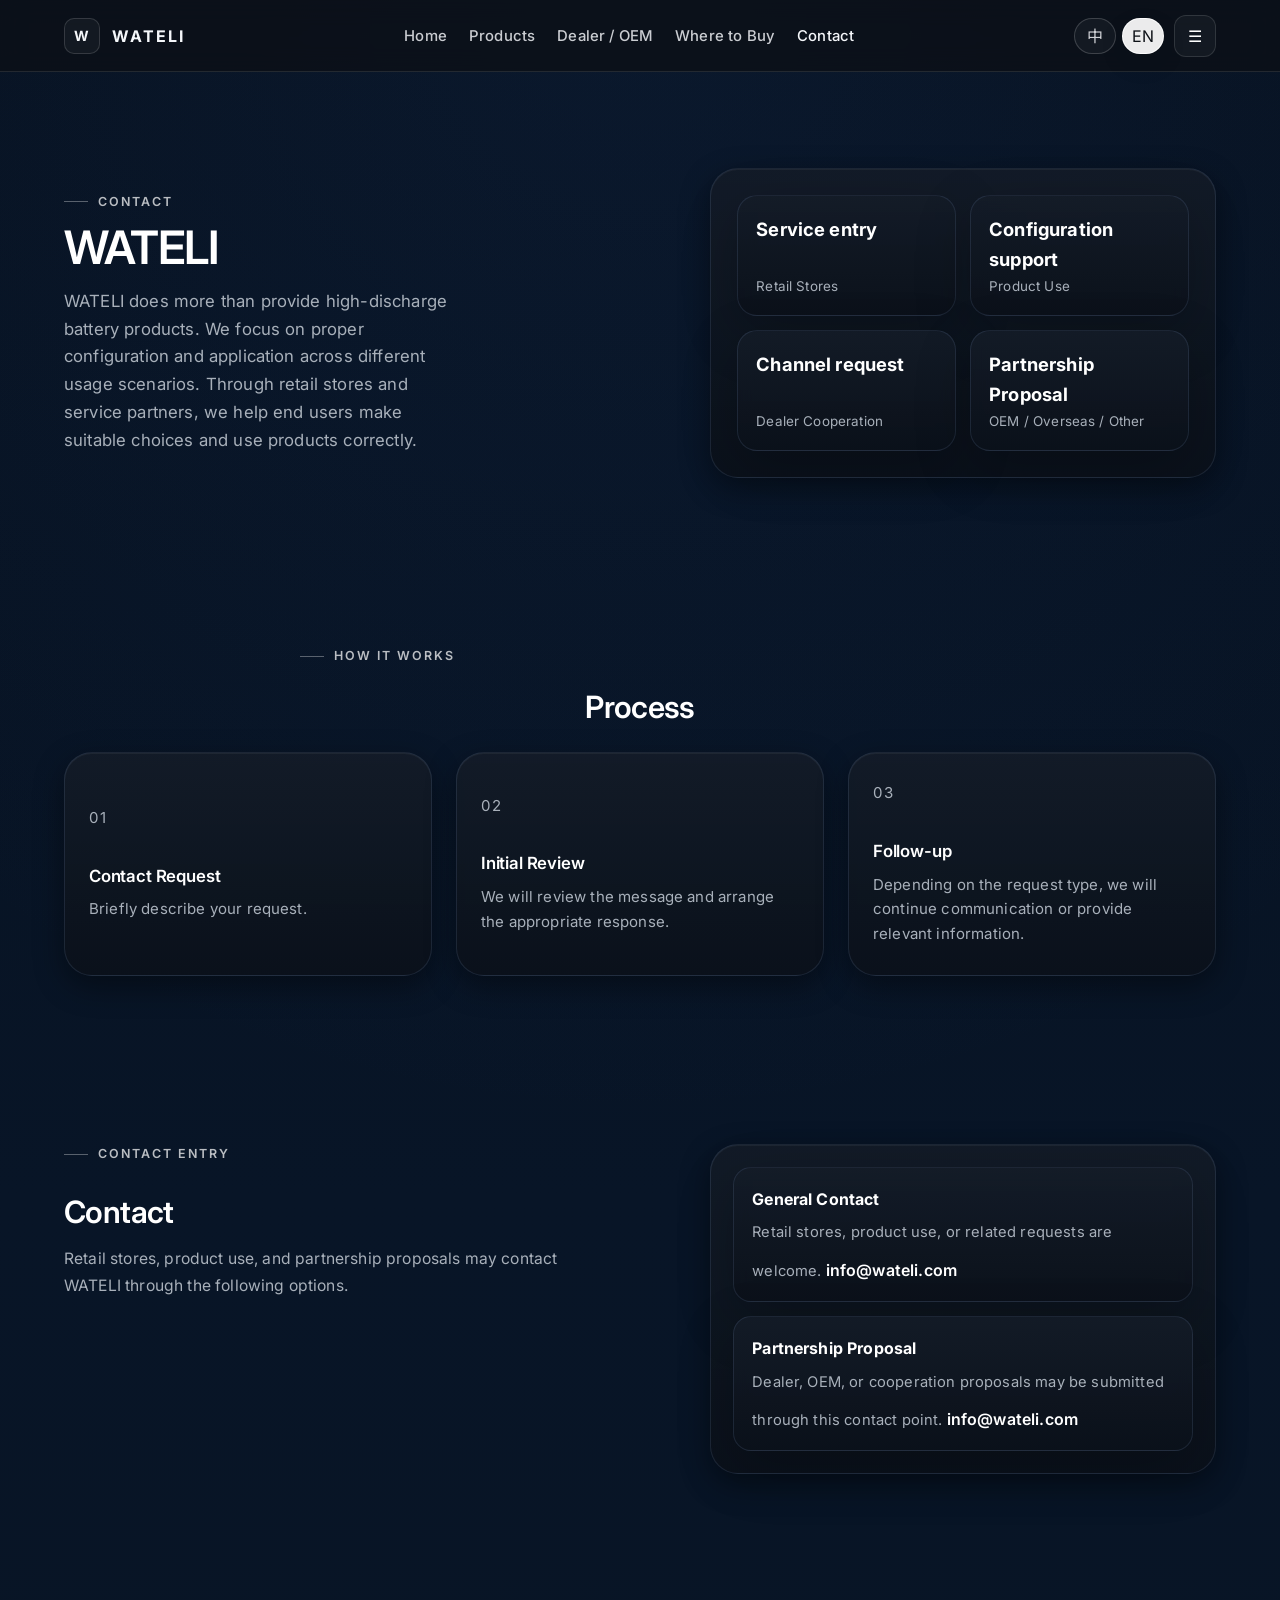
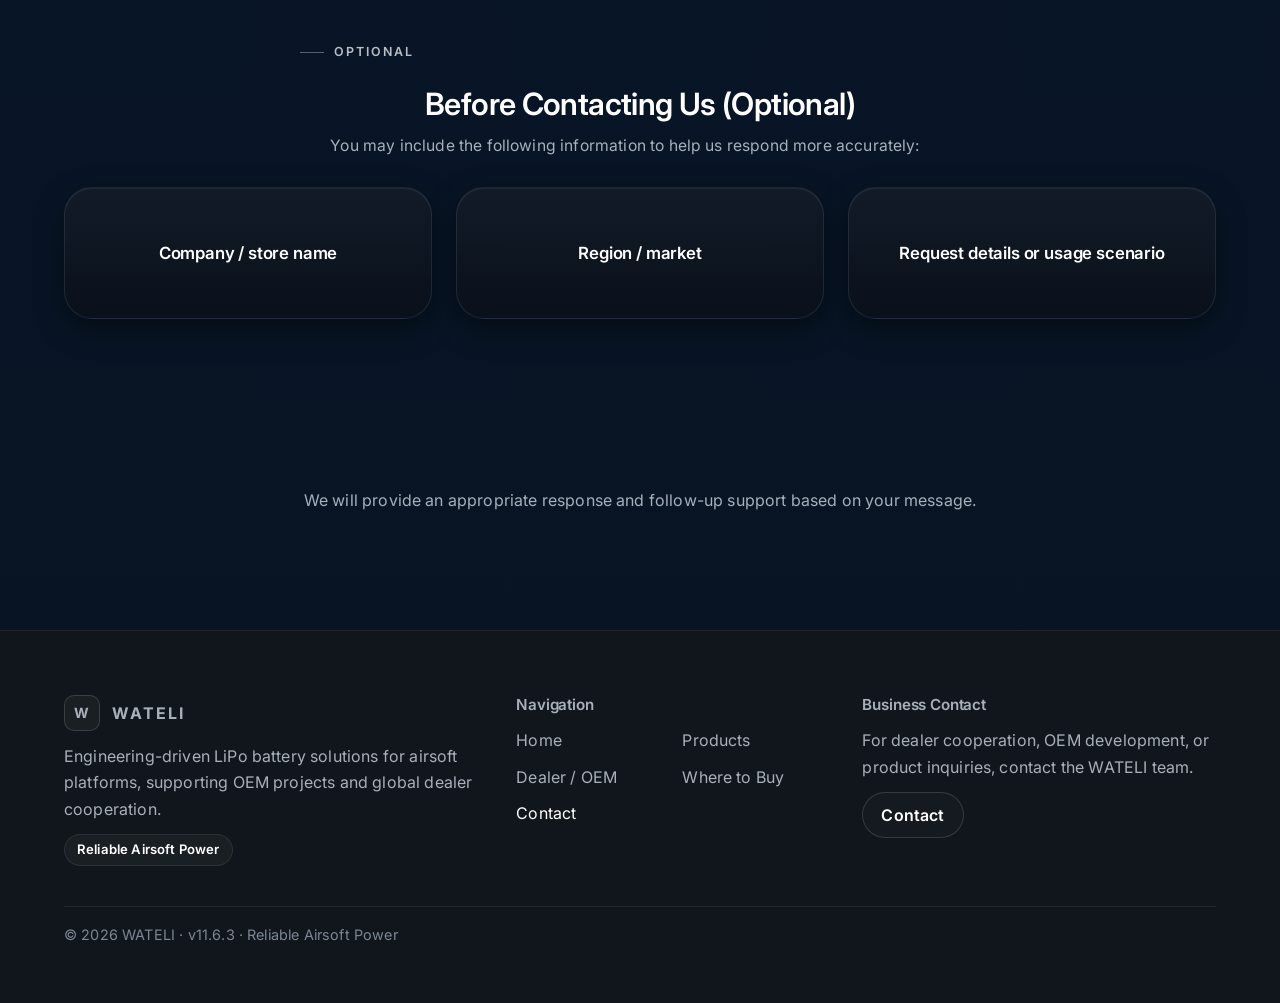
==== contact.html @ 7fbcf015 "Upload WATELI website" ====
<!DOCTYPE html>
<html lang="zh-Hant">
<head>
  <meta charset="UTF-8" />
  <meta name="viewport" content="width=device-width, initial-scale=1.0" />
  <title data-i18n-head="contact_v106_meta_title">WATELI | 聯絡</title>
  <link rel="preconnect" href="https://fonts.googleapis.com">
  <link rel="preconnect" href="https://fonts.gstatic.com" crossorigin>
  <link rel="preload" as="style" href="https://fonts.googleapis.com/css2?family=Inter:wght@400;500;600;700;800&family=Noto+Sans+TC:wght@400;500;700;800&display=swap">
  <link rel="stylesheet" href="https://fonts.googleapis.com/css2?family=Inter:wght@400;500;600;700;800&family=Noto+Sans+TC:wght@400;500;700;800&display=swap" media="print" onload="this.media='all'">
  <noscript><link rel="stylesheet" href="https://fonts.googleapis.com/css2?family=Inter:wght@400;500;600;700;800&family=Noto+Sans+TC:wght@400;500;700;800&display=swap"></noscript>
  <link rel="stylesheet" href="assets/css/core/tokens.css" />
  <link rel="stylesheet" href="assets/css/core/base.css" />
  <link rel="stylesheet" href="assets/css/core/layout.css" />
  <link rel="stylesheet" href="assets/css/components/buttons.css" />
  <link rel="stylesheet" href="assets/css/components/sections.css" />
  <link rel="stylesheet" href="assets/css/components/cta-system.css" />
  <link rel="stylesheet" href="assets/css/pages/dealer.css" />
  <link rel="stylesheet" href="assets/css/pages/contact.css" />
</head>
<body class="page-template page-template--dealer contact" data-page="contact">
  <div id="site-header"></div>

  <main class="dealer-page wateli-contact-page">
    <section class="dealer-hero section">
      <div class="container dealer-hero__inner">
        <div class="dealer-hero__copy">
          <div class="eyebrow" data-i18n="contact_v106_eyebrow">聯絡</div>
          <h1 data-i18n="contact_v106_title">WATELI</h1>
          <p class="dealer-hero__lead" data-i18n="contact_v106_lead">WATELI 不只是提供高倍率電池產品，更重視在不同使用情境下的正確配置與應用。透過門市店家與服務體系，協助終端客戶做出合適的選擇與使用方式。</p>
        </div>
        <div class="dealer-hero__visual panel">
          <div class="dealer-hero__visual-grid">
            <div class="dealer-chip"><span data-i18n="contact_v106_chip_1_desc">服務入口</span><small data-i18n="contact_v106_chip_1_title">門市店家</small></div>
            <div class="dealer-chip"><span data-i18n="contact_v106_chip_2_desc">配置協助</span><small data-i18n="contact_v106_chip_2_title">產品使用</small></div>
            <div class="dealer-chip"><span data-i18n="contact_v106_chip_3_desc">通路需求</span><small data-i18n="contact_v106_chip_3_title">經銷合作</small></div>
            <div class="dealer-chip"><span data-i18n="contact_v106_chip_4_desc">合作提案</span><small data-i18n="contact_v106_chip_4_title">OEM / 海外 / 其它</small></div>
          </div>
        </div>
      </div>
    </section>

    <section class="dealer-system section">
      <div class="container">
        <div class="section-head dealer-section-head dealer-section-head--center">
          <div class="eyebrow" data-i18n="contact_v106_process_eyebrow">流程說明</div>
          <h2 data-i18n="contact_v106_process_title">流程說明</h2>
        </div>
        <div class="dealer-system__grid wateli-contact-page__process-grid">
          <article class="dealer-system__item panel">
            <p class="wateli-contact-page__step">01</p>
            <h3 data-i18n="contact_v106_process_1_title">聯絡需求</h3>
            <p data-i18n="contact_v106_process_1_text">簡要說明需求內容。</p>
          </article>
          <article class="dealer-system__item panel">
            <p class="wateli-contact-page__step">02</p>
            <h3 data-i18n="contact_v106_process_2_title">內容評估</h3>
            <p data-i18n="contact_v106_process_2_text">依來訊內容進行初步判斷與回應安排。</p>
          </article>
          <article class="dealer-system__item panel">
            <p class="wateli-contact-page__step">03</p>
            <h3 data-i18n="contact_v106_process_3_title">後續對接</h3>
            <p data-i18n="contact_v106_process_3_text">依需求類型進入後續溝通或提供對應資訊。</p>
          </article>
        </div>
      </div>
    </section>

    <section class="dealer-why section">
      <div class="container dealer-why__inner">
        <div class="dealer-why__copy">
          <div class="eyebrow" data-i18n="contact_v106_entry_eyebrow">聯絡入口</div>
          <h2 data-i18n="contact_v106_entry_title">聯絡方式</h2>
          <p class="page-copy" data-i18n="contact_v106_entry_intro">門市店家、產品使用與合作提案，皆可透過以下方式聯繫 WATELI。</p>
        </div>
        <div class="dealer-why__points panel">
          <div class="dealer-point">
            <strong data-i18n="contact_v106_entry_general_title">一般聯絡</strong>
            <span data-i18n="contact_v106_entry_general_text">門市店家、產品使用或相關需求，歡迎與我們聯繫</span>
            <a class="wateli-contact-page__email" href="mailto:info@wateli.com">info@wateli.com</a>
          </div>
          <div class="dealer-point">
            <strong data-i18n="contact_v106_entry_proposal_title">合作提案</strong>
            <span data-i18n="contact_v106_entry_proposal_text">經銷、OEM 或合作相關提案，可透過此入口提交</span>
            <a class="wateli-contact-page__email" href="mailto:info@wateli.com">info@wateli.com</a>
          </div>
        </div>
      </div>
    </section>

    <section class="dealer-system section">
      <div class="container">
        <div class="section-head dealer-section-head dealer-section-head--center">
          <div class="eyebrow" data-i18n="contact_v106_optional_eyebrow">選填資訊</div>
          <h2 data-i18n="contact_v106_optional_title">聯絡前準備（選填）</h2>
          <p class="page-copy" data-i18n="contact_v106_optional_text">來信可依需求提供以下資訊，以利後續回應：</p>
        </div>
        <div class="dealer-system__grid wateli-contact-page__optional-grid">
          <article class="dealer-system__item panel"><h3 data-i18n="contact_v106_optional_1">公司 / 店家名稱</h3></article>
          <article class="dealer-system__item panel"><h3 data-i18n="contact_v106_optional_2">所在區域 / 市場</h3></article>
          <article class="dealer-system__item panel"><h3 data-i18n="contact_v106_optional_3">需求內容或使用情境</h3></article>
        </div>
      </div>
    </section>

    <section class="dealer-system section wateli-contact-page__ending-section">
      <div class="container">
        <div class="wateli-contact-page__ending-panel">
          <p data-i18n="contact_v106_ending">我們將依來訊內容提供對應回應與後續協助。</p>
        </div>
      </div>
    </section>
  </main>

  <div id="site-footer"></div>
  <script defer src="assets/data/i18n/translations.js"></script>
  <script defer src="assets/js/core/utils.js"></script>
  <script defer src="assets/js/core/site-layout.js"></script>
  <script defer src="assets/js/core/i18n.js"></script>
  <script defer src="assets/js/core/mobile-menu.js"></script>
</body>
</html>
---- assets/css/core/tokens.css ----
:root {
  --site-bg-main: #0B0F14;
  --site-bg-section: #11161C;
  --site-bg-card: #151B22;
  --site-bg-card-strong: #1A212A;
  --site-text-main: #FFFFFF;
  --site-text-secondary: #A8B0BA;
  --site-text-muted: #7D8794;
  --site-border: rgba(255,255,255,0.08);
  --site-brand: #E11D2E;
  --site-brand-hover: #B91624;
  --bg-dark: #0f1217;
  --bg-dark-soft: #171c23;
  --bg-light: #f5f6f8;
  --bg-soft: #eceff3;
  --surface: #ffffff;
  --surface-soft: #f8fafc;
  --surface-strong: #ffffff;
  --line: #dde3ea;
  --line-strong: #c8d1db;
  --text: #12161c;
  --text-strong: #0d1117;
  --muted: #5d6876;
  --muted-2: #7d8794;
  --text-muted: #5d6876;
  --text-on-dark: #f5f7fa;
  --muted-on-dark: rgba(245,247,250,.72);
  --brand: var(--site-brand);
  --brand-2: var(--site-brand-hover);
  --accent: var(--site-brand);
  --accent-contrast: #ffffff;
  --success: #1b8f5f;
  --radius-sm: 12px;
  --radius-md: 18px;
  --radius-lg: 28px;
  --shadow-sm: 0 8px 24px rgba(15, 18, 23, 0.06);
  --shadow-md: 0 18px 40px rgba(15, 18, 23, 0.09);
  --shadow-lg: 0 28px 70px rgba(15, 18, 23, 0.12);
  --container: 1240px;
  --header-h: 72px;
  --space-section: 84px;
}
---- assets/css/core/base.css ----
* { box-sizing: border-box; }
html { scroll-behavior: smooth; }
body {
  margin: 0;
  font-family: "Inter", "Noto Sans TC", sans-serif;
  color: var(--text);
  line-height: 1.65;
  letter-spacing: .01em;
  background: var(--bg-light);
}
img { max-width: 100%; display: block; }
a { color: inherit; text-decoration: none; }
button, input, select, textarea { font: inherit; }
h1,h2,h3,p,ul,ol { margin: 0; }
h1 {
  font-size: clamp(2rem, 3.6vw, 3.2rem);
  line-height: 1.04;
  letter-spacing: -.03em;
  font-weight: 600;
}
h2 {
  font-size: clamp(1.6rem, 2.4vw, 2.3rem);
  line-height: 1.1;
  letter-spacing: -.02em;
  font-weight: 600;
}
h3 {
  font-size: 1.05rem;
  line-height: 1.35;
  letter-spacing: -.01em;
  font-weight: 600;
}
small { font-size: .78rem; }
body.menu-open { overflow: hidden; }
---- assets/css/core/layout.css ----
.container {
  width: min(calc(100% - 48px), var(--container));
  margin: 0 auto;
}
.section { padding: var(--space-section) 0; }
.section--soft { background: transparent; }
.section-head { max-width: 680px; margin-bottom: 28px; }
.lead,
.page-copy { color: var(--muted); font-size: .98rem; line-height: 1.7; max-width: 58ch; }
.panel {
  border: 1px solid var(--line);
  border-radius: var(--radius-lg);
  background: var(--surface);
  box-shadow: var(--shadow-sm);
}
body.menu-open { overflow: hidden; }

.site-header {
  position: sticky;
  top: 0;
  z-index: 80;
  height: var(--header-h);
  background: rgba(15,18,23,.88);
  backdrop-filter: blur(12px);
  border-bottom: 1px solid rgba(255,255,255,.08);
}
.site-header__inner {
  min-height: var(--header-h);
  display: grid;
  grid-template-columns: auto 1fr auto;
  align-items: center;
  gap: 20px;
}
.site-logo { justify-self: start; color: var(--text-on-dark); }
.site-nav--desktop {
  display:flex;
  align-items:center;
  justify-self:center;
  gap: 22px;
}
.site-nav--desktop a {
  color: rgba(245,247,250,.72);
  font-size: .93rem;
  font-weight: 500;
  transition: color .18s ease, opacity .18s ease;
}
.site-nav--desktop a:hover,
.site-nav--desktop a.is-active {
  color: var(--text-on-dark);
}
.site-header__actions {
  display:flex;
  align-items:center;
  justify-self:end;
  gap: 10px;
}
.menu-toggle { display:none; }

.site-footer {
  padding: 32px 0 56px;
  color: var(--site-text-secondary);
  background: var(--site-bg-section);
  border-top: 1px solid var(--site-border);
}
.site-footer__panel {
  display:grid;
  grid-template-columns: minmax(0,1.2fr) minmax(220px,.9fr) minmax(0,1fr);
  gap: 28px;
  padding: 32px 0;
}
.site-footer__brand,
.site-footer__nav-block,
.site-footer__contact {
  display:grid;
  align-content:start;
  gap: 12px;
}
.site-footer__logo { justify-self:start; }
.site-footer__desc,
.site-footer__contact p { color: var(--site-text-secondary); max-width: 42ch; }
.site-footer__tag {
  display:inline-flex;
  align-items:center;
  width:max-content;
  min-height:32px;
  padding: 0 12px;
  border-radius: 999px;
  border: 1px solid var(--site-border);
  background: rgba(255,255,255,.04);
  color: var(--site-text-main);
  font-size: .82rem;
  font-weight: 600;
}
.site-footer__nav-block h3,
.site-footer__contact h3 { font-size: .95rem; }
.site-footer__nav {
  display:grid;
  grid-template-columns: repeat(2, minmax(0, 1fr));
  gap: 10px 14px;
}
.site-footer__nav a {
  color: var(--site-text-secondary);
  transition: color .18s ease;
}
.site-footer__nav a:hover,
.site-footer__nav a.is-active { color: var(--site-text-main); }
.site-footer__btn { width:max-content; }
.site-footer__bottom { margin-top: 8px; }
.site-footer__line { height:1px; background: var(--site-border); margin-bottom: 16px; }
.site-footer__copyright { color: var(--site-text-muted); font-size: .9rem; }

.site-mobile {
  position: fixed;
  inset: 0;
  z-index: 90;
  pointer-events: none;
}
.site-mobile.is-open { pointer-events: auto; }
.site-mobile__backdrop {
  position:absolute;
  inset:0;
  background: rgba(15,18,23,.56);
  opacity:0;
  transition: opacity .22s ease;
}
.site-mobile.is-open .site-mobile__backdrop { opacity:1; }
.site-mobile__panel {
  position:absolute;
  top:0; right:0;
  width:min(88vw, 360px);
  height:100%;
  background: #151922;
  color: var(--text-on-dark);
  transform: translateX(100%);
  transition: transform .22s ease;
  border-left: 1px solid rgba(255,255,255,.08);
  padding: 22px;
  display:grid;
  align-content:start;
  gap: 18px;
}
.site-mobile.is-open .site-mobile__panel { transform: translateX(0); }
.site-mobile__top { display:flex; align-items:center; justify-content:space-between; gap:10px; }
.site-mobile__nav { display:grid; gap: 0; }
.site-mobile__nav a {
  color: rgba(245,247,250,.8);
  padding: 16px 0;
  border-bottom: 1px solid rgba(255,255,255,.08);
}
.site-mobile__nav a.is-active { color: var(--text-on-dark); }

.page-placeholder { padding: 48px; display:grid; gap:14px; }

@media (max-width: 1023px) {
  :root { --header-h: 68px; --space-section: 72px; }
  .site-nav--desktop, .site-header .desktop-only { display:none !important; }
  .menu-toggle { display: inline-grid; }
  .site-footer__panel { grid-template-columns: 1fr; gap: 22px; }
}
@media (max-width: 700px) {
  .site-footer__nav { grid-template-columns: 1fr; }
}
@media (max-width: 560px) {
  .container { width: min(calc(100% - 24px), var(--container)); }
  h1 { font-size: 2rem; }
  h2 { font-size: 1.6rem; }
  .lead, .page-copy { font-size: .94rem; }
  .site-footer__btn { width: 100%; }
}

#site-footer { display:block; }
.site-footer { display:block; position:relative; z-index:1; }
---- assets/css/components/buttons.css ----
.brand {
  display:inline-flex;
  align-items:center;
  gap:12px;
  font-weight:700;
  letter-spacing:.12em;
  text-transform:uppercase;
}
.brand-mark {
  width:36px;
  height:36px;
  border-radius:10px;
  border:1px solid rgba(255,255,255,.14);
  display:grid;
  place-items:center;
  background: rgba(255,255,255,.04);
}
.brand-mark span { color: currentColor; font-size: .88rem; }
.btn {
  display:inline-flex;
  align-items:center;
  justify-content:center;
  gap:10px;
  min-height:46px;
  padding:0 18px;
  border-radius:999px;
  border:1px solid transparent;
  font-weight:600;
  cursor:pointer;
  transition: background-color .18s ease, color .18s ease, border-color .18s ease, transform .18s ease;
  white-space:nowrap;
}
.btn:hover { transform: translateY(-1px); }
.btn-primary {
  background: var(--site-brand);
  color: var(--accent-contrast);
  border-color: transparent;
  box-shadow: 0 10px 28px rgba(225, 29, 46, 0.22);
}
.btn-primary:hover { background: var(--site-brand-hover); }
.btn-secondary {
  border-color: rgba(255,255,255,.14);
  background: rgba(255,255,255,.02);
  color: var(--site-text-main);
}
.btn-secondary:hover {
  border-color: rgba(255,255,255,.24);
  color: var(--site-text-main);
  background: rgba(255,255,255,.05);
}
.icon-btn {
  width:42px;
  height:42px;
  display:inline-grid;
  place-items:center;
  border-radius:12px;
  border:1px solid rgba(255,255,255,.12);
  background: rgba(255,255,255,.04);
  color: inherit;
  cursor:pointer;
}
.eyebrow {
  display:inline-flex;
  align-items:center;
  gap:10px;
  margin-bottom:12px;
  color: var(--muted);
  font-size:.78rem;
  font-weight:600;
  letter-spacing:.16em;
  text-transform:uppercase;
}
.eyebrow::before {
  content:"";
  width:24px;
  height:1px;
  background: currentColor;
  opacity: .45;
}
.feature-grid { display:grid; gap:20px; }
.feature-grid--4 { grid-template-columns: repeat(4, minmax(0,1fr)); }
.feature-grid--2 { grid-template-columns: repeat(2, minmax(0,1fr)); }
.feature-card { padding: 24px; }
.feature-card p { color: var(--muted); margin-top: 10px; }
.lang-switch { display:flex; align-items:center; gap:6px; }
.lang-switch--header { flex-shrink: 0; }
.lang-switch button {
  min-width:42px;
  height:36px;
  border-radius:999px;
  border:1px solid rgba(255,255,255,.12);
  background: transparent;
  color: rgba(245,247,250,.72);
  cursor:pointer;
}
.lang-switch button.is-active {
  color: var(--text-on-dark);
  background: rgba(255,255,255,.08);
  border-color: rgba(255,255,255,.18);
}
@media (max-width: 1100px) { .feature-grid--4 { grid-template-columns: repeat(2, minmax(0,1fr)); } }
@media (max-width: 700px) {
  .feature-grid--2, .feature-grid--4 { grid-template-columns: 1fr; }
  .feature-card { padding:18px; }
}
@media (max-width: 560px) {
  .brand { gap: 10px; letter-spacing: .1em; }
  .brand-mark { width: 34px; height: 34px; border-radius: 10px; }
  .lang-switch button { min-width: 38px; height: 34px; }
}


/* v17.7.1 visual clarity */
.site-header {
  background: rgba(12,16,22,.78);
  border-bottom: 1px solid rgba(255,255,255,.10);
}
.site-nav--desktop a {
  color: rgba(245,247,250,.82);
}
.site-header .btn-secondary,
.site-header .btn-primary {
  min-height: 40px;
  padding: 0 16px;
}
.site-header .btn-secondary {
  border-color: rgba(255,255,255,.20);
  background: rgba(255,255,255,.08);
  color: var(--text-on-dark);
}
.site-header .btn-secondary:hover {
  border-color: rgba(255,255,255,.34);
  background: rgba(255,255,255,.14);
  color: var(--text-on-dark);
}
.lang-switch button {
  border-color: rgba(255,255,255,.18);
  background: rgba(255,255,255,.04);
  color: rgba(245,247,250,.84);
}
.lang-switch button:hover {
  border-color: rgba(255,255,255,.32);
  background: rgba(255,255,255,.12);
  color: var(--text-on-dark);
}
.lang-switch button.is-active {
  color: #0d1117;
  background: rgba(255,255,255,.92);
  border-color: rgba(255,255,255,.92);
  box-shadow: 0 10px 24px rgba(0,0,0,.12);
}
---- assets/css/components/sections.css ----
.page-template {
  word-break: break-word;
}

.template-stack,
.page-shell {
  display: grid;
  gap: 28px;
}

.module-hero,
.page-hero {
  padding: 34px;
}

.module-kicker,
.page-hero__kicker,
.mini-eyebrow {
  color: var(--brand);
  font-weight: 700;
  letter-spacing: .18em;
  text-transform: uppercase;
  font-size: .82rem;
}

.mini-eyebrow {
  margin-bottom: 12px;
  font-size: .78rem;
  font-weight: 800;
  letter-spacing: .16em;
}

.module-copy,
.page-hero__lead,
.page-copy,
.info-card p,
.download-card p,
.timeline-card p,
.region-card p,
.value-card p,
.contact-list li,
.sku-table td,
.dealer-mini-list span {
  color: var(--muted);
}

.module-grid,
.page-grid,
.download-grid,
.region-grid,
.contact-grid {
  display: grid;
  grid-template-columns: repeat(2, minmax(0, 1fr));
  gap: 20px;
}

.module-card,
.info-card,
.timeline-card,
.region-card,
.download-card,
.contact-card,
.sku-card,
.cta-panel {
  padding: 24px;
}

.info-card h3,
.timeline-card h3,
.region-card h3,
.download-card h3,
.contact-card h3,
.sku-card h3,
.value-card h3 {
  margin-bottom: 10px;
}

.module-list,
.bullet-list,
.contact-list,
.mini-list {
  display: grid;
  gap: 10px;
  padding-left: 20px;
}

.bullet-list li::marker,
.contact-list li::marker {
  color: var(--brand);
}

.module-tags,
.tag-row {
  display: flex;
  flex-wrap: wrap;
  gap: 10px;
}

.tag {
  display: inline-flex;
  align-items: center;
  min-height: 36px;
  padding: 0 14px;
  border-radius: 999px;
  border: 1px solid rgba(255,255,255,.08);
  background: rgba(255,255,255,.03);
  color: var(--text);
  font-size: .88rem;
  font-weight: 700;
}

.sku-table-wrap {
  overflow: auto;
}

.sku-table {
  width: 100%;
  min-width: 720px;
  border-collapse: collapse;
}

.sku-table th,
.sku-table td {
  text-align: left;
  padding: 14px 12px;
  border-bottom: 1px solid rgba(255,255,255,.06);
}

.sku-table th {
  color: var(--text);
  font-size: .92rem;
}

.download-card__meta {
  display: flex;
  flex-wrap: wrap;
  gap: 10px;
  margin: 16px 0 20px;
}

.inline-link {
  color: var(--brand);
  font-weight: 700;
}

.module-cta,
.cta-panel {
  display: grid;
  grid-template-columns: 1.2fr .8fr;
  gap: 20px;
  align-items: center;
}

.cta-panel__actions {
  display: flex;
  flex-wrap: wrap;
  justify-content: flex-end;
  gap: 12px;
}

.section-head--compact {
  margin-bottom: 18px;
}

.section-head--compact .eyebrow {
  margin-bottom: 10px;
}

.module-card-grid {
  display: grid;
  gap: 20px;
  align-items: stretch;
}

.module-card-grid--3 {
  grid-template-columns: repeat(3, minmax(0, 1fr));
}

.module-card-grid--4 {
  grid-template-columns: repeat(4, minmax(0, 1fr));
}

.module-card-fill {
  min-height: 100%;
}

.module-card-stack {
  display: grid;
  gap: 12px;
}

.module-card-stack > .module-card-actions,
.module-card-stack > .download-card__actions,
.module-card-stack > .product-card__actions,
.module-card-stack > .support-card__actions {
  margin-top: auto;
}

@media (max-width: 900px) {
  .module-grid,
  .page-grid,
  .download-grid,
  .region-grid,
  .contact-grid,
  .cta-panel,
  .module-cta,
  .module-card-grid--3,
  .module-card-grid--4 {
    grid-template-columns: 1fr;
  }

  .module-hero,
  .page-hero,
  .module-card,
  .info-card,
  .timeline-card,
  .region-card,
  .download-card,
  .contact-card,
  .sku-card,
  .cta-panel {
    padding: 22px;
  }
}

@media (max-width: 560px) {
  .module-hero,
  .page-hero,
  .module-card,
  .info-card,
  .timeline-card,
  .region-card,
  .download-card,
  .contact-card,
  .sku-card,
  .cta-panel {
    padding: 18px;
  }

  .cta-panel__actions .btn {
    width: 100%;
  }
}


/* v6.1 module rule lock */
.section-block {
  display: grid;
  gap: 20px;
}

.module-section-head,
.section-head {
  display: grid;
  gap: 12px;
}

.module-section-head > * {
  margin: 0;
}

.content-block,
.page-copy,
.page-hero__lead {
  max-width: 65ch;
}

.module-hero,
.page-hero {
  display: grid;
  gap: 18px;
  overflow: hidden;
}

.module-card {
  display: grid;
  gap: 14px;
  align-content: start;
  min-height: 100%;
}

.module-card-fill {
  min-height: 100%;
}

.module-card-body {
  display: grid;
  gap: 12px;
  align-content: start;
}

.module-card-actions,
.module-actions {
  display: flex;
  flex-wrap: wrap;
  gap: 12px;
  margin-top: auto;
}

.module-panel-subtle,
.panel-subtle {
  box-shadow: inset 0 1px 0 rgba(255,255,255,.03);
}

.module-surface-strong {
  background: linear-gradient(180deg, rgba(255,255,255,.05), rgba(255,255,255,.02));
}

.module-flow-list {
  display: grid;
  gap: 12px;
}

.module-grid > *,
.page-grid > *,
.download-grid > *,
.region-grid > *,
.contact-grid > *,
.module-card-grid > * {
  min-width: 0;
}

.page-template .btn,
.page-template .cta-link {
  word-break: normal;
}

@media (max-width: 560px) {
  .module-actions,
  .module-card-actions,
  .cta-panel__actions {
    justify-content: stretch;
  }

  .module-actions .btn,
  .module-card-actions .btn,
  .cta-panel__actions .btn {
    width: 100%;
  }
}


/* v6.2 hero convergence */
.page-hero__grid {
  display: grid;
  grid-template-columns: 1.05fr .95fr;
  gap: 44px;
  align-items: center;
}

.page-hero__content {
  display: grid;
  align-content: start;
}

.page-hero__title {
  display: grid;
  gap: 10px;
  margin-bottom: 22px;
}

.page-hero__title-accent {
  color: var(--brand);
  display: block;
}

.page-hero__lead {
  margin-bottom: 28px;
  font-size: 1.08rem;
}

.page-hero__actions {
  margin-bottom: 30px;
}

.page-hero__stats {
  display: grid;
  grid-template-columns: repeat(3, minmax(0, 1fr));
  gap: 14px;
}

.page-hero__media {
  min-height: 620px;
  display: flex;
  align-items: center;
  justify-content: center;
}

@media (max-width: 1100px) {
  .page-hero__grid {
    grid-template-columns: 1fr;
  }

  .page-hero__stats {
    grid-template-columns: repeat(3, minmax(0, 1fr));
  }
}

@media (max-width: 860px) {
  .page-hero__grid,
  .page-hero__stats {
    grid-template-columns: 1fr;
  }

  .page-hero__media {
    min-height: 500px;
  }
}

@media (max-width: 560px) {
  .page-hero__lead {
    font-size: .98rem;
  }
}


/* v7.0 product template */
.spec-sheet {
  padding: 24px;
  display: grid;
  gap: 18px;
}

.spec-sheet__table {
  display: grid;
}

.spec-sheet__row {
  display: grid;
  grid-template-columns: minmax(180px, .65fr) minmax(0, 1fr);
  gap: 18px;
  padding: 16px 0;
  border-bottom: 1px solid rgba(255,255,255,.06);
}

.spec-sheet__row:first-child {
  padding-top: 0;
}

.spec-sheet__row:last-child {
  border-bottom: 0;
  padding-bottom: 0;
}

.spec-sheet__label {
  color: var(--muted);
  font-weight: 700;
}

.spec-sheet__value {
  color: var(--text);
  font-weight: 600;
}

.spec-sheet__note {
  color: var(--muted);
  margin: 0;
}

@media (max-width: 700px) {
  .spec-sheet,
  .product-intro {
    padding: 18px;
  }

  .spec-sheet__row {
    grid-template-columns: 1fr;
    gap: 8px;
  }
}

/* v10.7.4 mobile nav overlay fix */
@media (max-width: 860px){
  .mobile-nav,
  .nav-drawer,
  .menu-overlay{
    position: fixed !important;
    inset: 0;
    z-index: 9999 !important;
    background: rgba(6,10,18,0.96) !important;
    backdrop-filter: blur(6px);
  }

  body.menu-open,
  body.nav-open{
    overflow: hidden;
  }

  .page-hero--brand{
    z-index: 1 !important;
  }
}
---- assets/css/components/cta-system.css ----
/* v4.7 CTA System
   Purpose: provide a reusable CTA layer without changing the legacy .btn system.
   Rule: new pages should prefer .cta-* classes; legacy pages can adopt them incrementally.
   Scope: v4.7.1 restricts CTA system rendering to the Contact page to avoid cross-page leakage.
*/

[data-page="contact"] .cta-primary {
  display: inline-flex;
  align-items: center;
  justify-content: center;
  gap: 10px;
  min-height: 48px;
  width: auto;
  max-width: 100%;
  padding: 0 20px;
  border-radius: 999px;
  border: 1px solid transparent;
  font-weight: 700;
  text-decoration: none;
  white-space: nowrap;
  cursor: pointer;
  transition: transform .2s ease, box-shadow .2s ease, filter .2s ease, color .2s ease, border-color .2s ease;
}

[data-page="contact"] .cta-primary:hover {
  transform: translateY(-20px);
}

[data-page="contact"] .cta-link {
  display: inline-flex;
  align-items: center;
  gap: 10px;
  min-height: auto;
  min-width: 0;
  width: auto;
  max-width: 100%;
  padding: 0;
  border: 0;
  border-radius: 0;
  background: transparent;
  box-shadow: none;
  color: var(--text);
  font-weight: 700;
  text-decoration: none;
  transition: color .2s ease;
}

[data-page="contact"] .cta-link::after {
  content: "→";
  font-size: .95rem;
  opacity: .8;
  transition: transform .2s ease, opacity .2s ease;
}

[data-page="contact"] .cta-link:hover {
  color: var(--brand);
}

[data-page="contact"] .cta-link:hover::after {
  transform: translateX(10%);
  opacity: 1;
}

[data-page="contact"] .cta-muted {
  color: var(--muted);
}

/* v10.7.4 mobile nav overlay fix */
@media (max-width: 860px){
  .mobile-nav,
  .nav-drawer,
  .menu-overlay{
    position: fixed !important;
    inset: 0;
    z-index: 9999 !important;
    background: rgba(6,10,18,0.96) !important;
    backdrop-filter: blur(6px);
  }

  body.menu-open,
  body.nav-open{
    overflow: hidden;
  }

  .page-hero--brand{
    z-index: 1 !important;
  }
}
---- assets/css/pages/dealer.css ----
body.page-template--dealer {
  background:
    radial-gradient(circle at top, rgba(17,24,39,.06), transparent 36%),
    linear-gradient(180deg, #eef2f6 0%, #f6f8fb 100%);
}

.dealer-page {
  padding-bottom: 32px;
}

.dealer-section-head--center {
  text-align: center;
  margin-inline: auto;
}

.dealer-hero {
  padding-top: calc(var(--space-section) + 12px);
}

.dealer-hero__inner,
.dealer-why__inner {
  display: grid;
  grid-template-columns: minmax(0, 1.1fr) minmax(340px, .9fr);
  gap: 28px;
  align-items: stretch;
}

.dealer-hero__copy,
.dealer-cta__panel {
  display: grid;
  align-content: center;
}

.dealer-hero__lead {
  max-width: 28ch;
  margin-top: 16px;
  color: var(--muted);
  font-size: 1.05rem;
}

.dealer-hero__actions {
  display: flex;
  flex-wrap: wrap;
  gap: 14px;
  margin-top: 28px;
}

.dealer-hero__visual {
  padding: 26px;
  background: linear-gradient(180deg, rgba(255,255,255,.95) 0%, rgba(248,250,252,.98) 100%);
}

.dealer-hero__visual-grid {
  height: 100%;
  display: grid;
  grid-template-columns: repeat(2, minmax(0, 1fr));
  gap: 14px;
}

.dealer-chip {
  min-height: 116px;
  border: 1px solid var(--line);
  border-radius: 20px;
  background: linear-gradient(180deg, #ffffff 0%, #f4f7fb 100%);
  padding: 18px;
  display: grid;
  align-content: space-between;
}

.dealer-chip span {
  font-size: 1.15rem;
  font-weight: 700;
  color: var(--text-strong);
}

.dealer-chip small {
  color: var(--muted);
  font-size: .84rem;
}

.dealer-system__orbit {
  position: relative;
  min-height: 560px;
  margin-top: 28px;
  background:
    radial-gradient(circle at center, rgba(17,24,39,.05) 0 120px, transparent 121px),
    linear-gradient(180deg, #ffffff 0%, #f7f9fc 100%);
  overflow: hidden;
}

.dealer-system__orbit::before,
.dealer-system__orbit::after {
  content: "";
  position: absolute;
  left: 50%;
  top: 50%;
  transform: translate(-50%, -50%);
  background: rgba(17,24,39,.08);
}

.dealer-system__orbit::before {
  width: 2px;
  height: 340px;
}

.dealer-system__orbit::after {
  width: 340px;
  height: 2px;
}

.dealer-system__center {
  position: absolute;
  left: 50%;
  top: 50%;
  transform: translate(-50%, -50%);
  width: 180px;
  height: 180px;
  border-radius: 999px;
  background: #111827;
  color: #fff;
  display: grid;
  place-items: center;
  text-align: center;
  box-shadow: 0 22px 48px rgba(17,24,39,.18);
}

.dealer-system__center strong {
  display: block;
  font-size: 1.18rem;
  letter-spacing: .12em;
}

.dealer-system__center span {
  display: block;
  font-size: .8rem;
  letter-spacing: .18em;
  text-transform: uppercase;
  opacity: .72;
}

.dealer-system__node {
  position: absolute;
  width: 210px;
  text-align: center;
  display: grid;
  gap: 8px;
  justify-items: center;
}

.dealer-system__node h3 {
  font-size: 1rem;
}

.dealer-system__node p {
  color: var(--muted);
  font-size: .92rem;
}

.dealer-system__node--top { left: 50%; top: 46px; transform: translateX(-50%); }
.dealer-system__node--right { right: 50px; top: 50%; transform: translateY(-50%); }
.dealer-system__node--bottom { left: 50%; bottom: 46px; transform: translateX(-50%); }
.dealer-system__node--left { left: 50px; top: 50%; transform: translateY(-50%); }

.dealer-system__icon {
  width: 54px;
  height: 54px;
  display: grid;
  place-items: center;
  border-radius: 16px;
  background: rgba(17,24,39,.06);
  border: 1px solid rgba(17,24,39,.08);
  font-size: 1.35rem;
}

.dealer-system__note {
  margin-top: 20px;
  text-align: center;
  color: var(--muted);
}

.dealer-strength__grid {
  margin-top: 10px;
}

.dealer-strength__card {
  min-height: 118px;
  display: grid;
  align-content: center;
  text-align: center;
}

.dealer-strength__card h3 {
  font-size: 1rem;
}

.dealer-why__copy {
  display: grid;
  align-content: start;
  gap: 18px;
}

.dealer-why__copy p {
  color: var(--muted);
  max-width: 54ch;
}

.dealer-why__points {
  padding: 22px;
  display: grid;
  gap: 14px;
  align-content: center;
  background: linear-gradient(180deg, #ffffff 0%, #f6f8fb 100%);
}

.dealer-point {
  border: 1px solid var(--line);
  border-radius: 18px;
  padding: 18px;
  background: rgba(255,255,255,.9);
}

.dealer-point strong {
  display: block;
  margin-bottom: 6px;
}

.dealer-point span {
  color: var(--muted);
  font-size: .92rem;
}

.dealer-purchase__inner {
  padding: 32px;
  display: grid;
  grid-template-columns: 84px minmax(0, 1fr);
  gap: 20px;
  align-items: center;
}

.dealer-purchase__icon {
  width: 84px;
  height: 84px;
  display: grid;
  place-items: center;
  border-radius: 24px;
  background: rgba(17,24,39,.07);
  font-size: 2rem;
}

.dealer-purchase__copy {
  display: grid;
  gap: 10px;
}

.dealer-purchase__copy p {
  color: var(--muted);
}

.dealer-purchase__copy strong {
  color: var(--text-strong);
  font-size: 1rem;
}

.dealer-cta__panel {
  padding: 40px;
  text-align: center;
  gap: 14px;
  background: linear-gradient(180deg, #111827 0%, #1b2533 100%);
  color: var(--text-on-dark);
}

.dealer-cta__panel p {
  color: var(--muted-on-dark);
  max-width: 40ch;
  margin-inline: auto;
}

.dealer-cta__panel .btn-primary {
  justify-self: center;
  background: #fff;
  color: #111827;
}

.dealer-cta__panel .btn-primary:hover {
  background: #f3f4f6;
}

@media (max-width: 1080px) {
  .dealer-hero__inner,
  .dealer-why__inner {
    grid-template-columns: 1fr;
  }

  .dealer-system__orbit {
    min-height: 700px;
  }

  .dealer-system__node--left { left: 24px; }
  .dealer-system__node--right { right: 24px; }
}

@media (max-width: 760px) {
  .dealer-hero { padding-top: calc(var(--space-section) - 6px); }

  .dealer-hero__visual-grid,
  .dealer-strength__grid {
    grid-template-columns: 1fr !important;
  }

  .dealer-system__orbit {
    min-height: auto;
    display: grid;
    gap: 14px;
    padding: 22px;
  }

  .dealer-system__orbit::before,
  .dealer-system__orbit::after {
    display: none;
  }

  .dealer-system__center,
  .dealer-system__node {
    position: static;
    transform: none;
    width: auto;
  }

  .dealer-system__center {
    margin: 0 auto 8px;
    width: 150px;
    height: 150px;
  }

  .dealer-system__node {
    border: 1px solid var(--line);
    border-radius: 18px;
    padding: 16px;
    background: rgba(255,255,255,.9);
  }

  .dealer-purchase__inner {
    grid-template-columns: 1fr;
    text-align: center;
    justify-items: center;
  }

  .dealer-cta__panel {
    padding: 28px 22px;
  }
}


/* v color-system unify */
body.page-template--dealer {
  background: linear-gradient(180deg, var(--site-bg-main) 0%, var(--site-bg-section) 100%);
  color: var(--site-text-main);
}
.page-template--dealer .dealer-page h1,
.page-template--dealer .dealer-page h2,
.page-template--dealer .dealer-page h3,
.page-template--dealer .dealer-page strong,
.page-template--dealer .dealer-page span {
  color: var(--site-text-main);
}
.page-template--dealer .dealer-page p,
.page-template--dealer .dealer-page small,
.page-template--dealer .dealer-page .page-copy,
.page-template--dealer .dealer-page .dealer-hero__lead,
.page-template--dealer .dealer-page .dealer-system__note,
.page-template--dealer .dealer-page .dealer-point span,
.page-template--dealer .dealer-page .dealer-purchase__copy p {
  color: var(--site-text-secondary);
}
.page-template--dealer .panel,
.page-template--dealer .dealer-chip,
.page-template--dealer .dealer-why__points,
.page-template--dealer .dealer-point,
.page-template--dealer .dealer-purchase__inner {
  background: linear-gradient(180deg, rgba(21,27,34,.96) 0%, rgba(17,22,28,.98) 100%);
  border-color: var(--site-border);
  box-shadow: none;
}
.page-template--dealer .dealer-hero__visual,
.page-template--dealer .dealer-system__orbit {
  background: linear-gradient(180deg, rgba(21,27,34,.96) 0%, rgba(17,22,28,.98) 100%);
}
.page-template--dealer .dealer-chip small,
.page-template--dealer .dealer-system__center span {
  color: var(--site-text-secondary);
}
.page-template--dealer .dealer-system__center {
  background: #0F141B;
  box-shadow: 0 22px 48px rgba(0,0,0,.28);
  border: 1px solid var(--site-border);
}
.page-template--dealer .dealer-system__icon,
.page-template--dealer .dealer-purchase__icon {
  background: rgba(225,29,46,.12);
  border: 1px solid rgba(225,29,46,.22);
}
.page-template--dealer .dealer-system__orbit::before,
.page-template--dealer .dealer-system__orbit::after {
  background: rgba(255,255,255,.08);
}
.page-template--dealer .dealer-cta__panel {
  background: linear-gradient(180deg, #121821 0%, #0F141B 100%);
  border-color: var(--site-border);
}
.page-template--dealer .dealer-cta__panel .btn-primary {
  background: var(--site-brand);
  color: #fff;
}
.page-template--dealer .dealer-cta__panel .btn-primary:hover {
  background: var(--site-brand-hover);
}
.page-template--dealer .eyebrow {
  color: rgba(255,255,255,.72);
}


/* v1.1 color system convergence */
body.page-template--dealer {
  background:
    radial-gradient(circle at top, rgba(40, 88, 163, 0.10), transparent 42%),
    linear-gradient(180deg, #07111f 0%, #081527 46%, #081423 100%);
}

.page-template--dealer .dealer-page {
  color: var(--site-text-main);
}

.page-template--dealer .dealer-page .panel,
.page-template--dealer .dealer-chip,
.page-template--dealer .dealer-hero__visual,
.page-template--dealer .dealer-system__orbit,
.page-template--dealer .dealer-why__points,
.page-template--dealer .dealer-point,
.page-template--dealer .dealer-purchase__inner,
.page-template--dealer .dealer-cta__panel {
  background: linear-gradient(180deg, rgba(20, 28, 40, 0.88), rgba(11, 17, 26, 0.92));
  border: 1px solid rgba(136, 164, 208, 0.14);
  box-shadow: 0 18px 56px rgba(0, 0, 0, 0.22);
}

.page-template--dealer .dealer-system__center {
  background: #0D1520;
}

.page-template--dealer .dealer-point,
.page-template--dealer .dealer-chip {
  backdrop-filter: blur(8px);
}


/* v1.3 card weight polish */
.page-template--dealer .panel,
.page-template--dealer .dealer-card,
.page-template--product-series .panel,
.page-template--products .panel,
.page-template--product-series .sku-card,
.page-template--products .type-card {
  box-shadow: 0 10px 30px rgba(0,0,0,.40), inset 0 1px 0 rgba(255,255,255,.05) !important;
}


/* v4 dealer system grid replacement */
.dealer-system__grid {
  display:grid;
  grid-template-columns: repeat(4, minmax(0, 1fr));
  gap:24px;
  margin-top:28px;
}
.dealer-system__item {
  padding:28px 24px;
  text-align:left;
  min-height:132px;
  display:grid;
  align-content:center;
  gap:10px;
}
.dealer-system__item h3 { font-size:1.05rem; }
.dealer-system__item p { color: var(--site-text-secondary); font-size:.94rem; }
/* fully retire old orbit */
.dealer-system__orbit, .dealer-system__center, .dealer-system__node, .dealer-system__icon { display:none !important; }
@media (max-width: 980px){
  .dealer-system__grid { grid-template-columns: repeat(2,minmax(0,1fr)); }
}
@media (max-width: 640px){
  .dealer-system__grid { grid-template-columns: 1fr; }
  .dealer-system__item { text-align:center; }
}

/* Dealer v2 additions */
.cta-link {
  display: inline-block;
  font-size: 14px;
  letter-spacing: 0.08em;
  color: rgba(255,255,255,0.7);
  text-decoration: none;
  border-bottom: 1px solid rgba(255,255,255,0.3);
  padding-bottom: 2px;
}

.cta-link:hover {
  color: rgba(255,255,255,0.9);
  border-color: rgba(255,255,255,0.6);
}

.cta-subtle {
  font-size: 12px;
  letter-spacing: 0.1em;
  color: rgba(255,255,255,0.5);
  text-decoration: none;
}

.dealer-access, .dealer-request {
  padding: 120px 0;
  text-align: center;
}

.dealer-preview {
  display: flex;
  justify-content: center;
  gap: 24px;
  margin: 40px 0;
}

.dealer-item {
  opacity: 0.6;
}

/* Dealer v3 clean - ultra minimal CTA */
.cta-link {
  font-size: 13px;
  letter-spacing: 0.12em;
  color: rgba(255,255,255,0.55);
  text-decoration: none;
  border-bottom: 1px solid rgba(255,255,255,0.25);
}

.cta-link:hover {
  color: rgba(255,255,255,0.75);
  border-color: rgba(255,255,255,0.45);
}

.cta-subtle {
  font-size: 11px;
  letter-spacing: 0.14em;
  color: rgba(255,255,255,0.35);
  text-decoration: none;
}

/* Dealer v4 - ultra minimal */
.hero-min {
  font-size: 14px;
  color: rgba(255,255,255,0.6);
  letter-spacing: 0.08em;
  margin-top: 12px;
}

.section-title {
  letter-spacing: 0.12em;
}

.section-intro {
  color: rgba(255,255,255,0.65);
  max-width: 520px;
  margin: 0 auto;
}

/* Dealer v4.1 layout fix */
.dealer-access,
.dealer-request {
  position: relative;
  padding: 120px 0;
  overflow: hidden;
}

.container {
  max-width: 1200px;
  margin: 0 auto;
  padding: 0 24px;
}

footer {
  position: relative;
  z-index: 10;
}
---- assets/css/pages/contact.css ----
/* Contact is a text page that reuses the existing Dealer/page-template system.
   Only contact-specific alignment lives here. */

.wateli-contact-page .dealer-hero__lead {
  max-width: 36ch;
}

.wateli-contact-page__process-grid,
.wateli-contact-page__optional-grid {
  grid-template-columns: repeat(3, minmax(0, 1fr));
}

.wateli-contact-page__step {
  margin: 0 0 24px;
  color: var(--site-text-secondary);
  font-size: .9rem;
  letter-spacing: .16em;
}

.wateli-contact-page__email {
  display: inline-block;
  margin-top: 12px;
  color: var(--site-text-main);
  font-weight: 600;
  text-decoration: none;
}

.wateli-contact-page__email:hover {
  color: var(--site-brand);
}

@media (max-width: 980px) {
  .wateli-contact-page__process-grid,
  .wateli-contact-page__optional-grid {
    grid-template-columns: 1fr;
  }
}


.wateli-contact-page__ending-panel {
  text-align: center;
}

.wateli-contact-page__ending-panel p {
  margin: 0;
  color: var(--site-text-main);
}

.wateli-contact-page__optional-grid {
  text-align: center;
}

.wateli-contact-page__ending-panel {
  background: transparent;
  border: 0;
  padding: 0;
  box-shadow: none;
}

/* CONTACT FINAL SEAL: optional items centered + ending note unframed */
.wateli-contact-page__optional-grid .dealer-system__item {
  text-align: center;
  justify-items: center;
}

.wateli-contact-page__optional-grid .dealer-system__item h3 {
  margin-inline: auto;
}

.wateli-contact-page__ending-panel {
  text-align: center;
  background: transparent !important;
  border: 0 !important;
  box-shadow: none !important;
  padding: 0 !important;
}
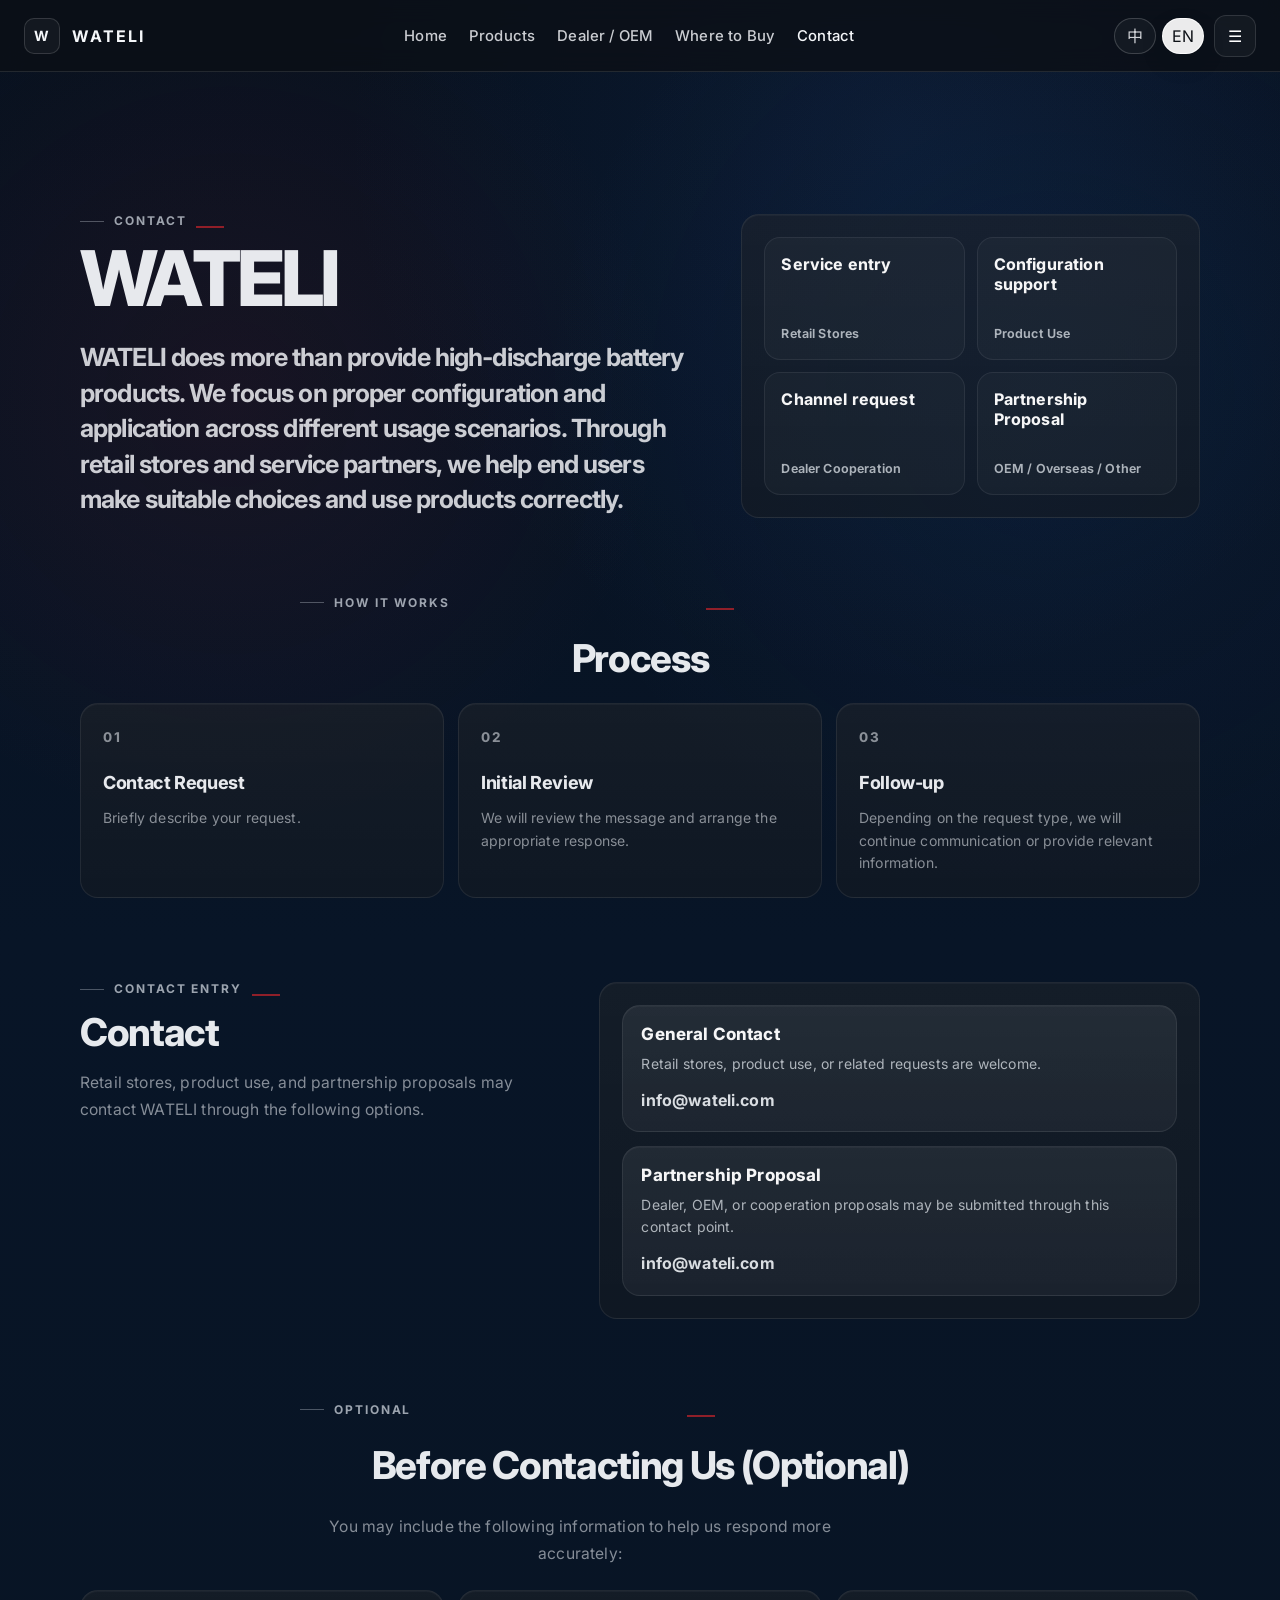
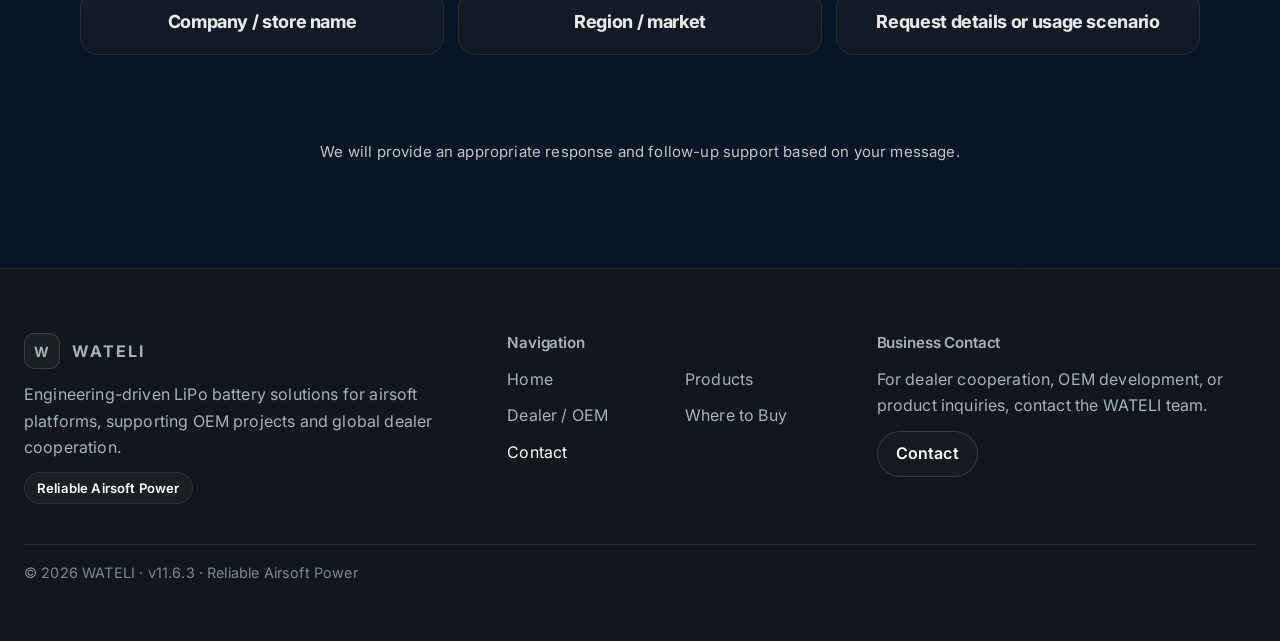
==== commit 8404169a: "Update WATELI site to R23 entry visual update" ====
--- a/contact.html
+++ b/contact.html
@@ -15,13 +15,12 @@
   <link rel="stylesheet" href="assets/css/components/buttons.css" />
   <link rel="stylesheet" href="assets/css/components/sections.css" />
   <link rel="stylesheet" href="assets/css/components/cta-system.css" />
-  <link rel="stylesheet" href="assets/css/pages/dealer.css" />
   <link rel="stylesheet" href="assets/css/pages/contact.css" />
 </head>
-<body class="page-template page-template--dealer contact" data-page="contact">
+<body class="page-template page-template--contact" data-page="contact">
   <div id="site-header"></div>
 
-  <main class="dealer-page wateli-contact-page">
+  <main class="wateli-contact-page">
     <section class="dealer-hero section">
       <div class="container dealer-hero__inner">
         <div class="dealer-hero__copy">
@@ -40,7 +39,7 @@
       </div>
     </section>
 
-    <section class="dealer-system section">
+    <section class="dealer-system section wateli-contact-page__process-section">
       <div class="container">
         <div class="section-head dealer-section-head dealer-section-head--center">
           <div class="eyebrow" data-i18n="contact_v106_process_eyebrow">流程說明</div>
@@ -88,7 +87,7 @@
       </div>
     </section>
 
-    <section class="dealer-system section">
+    <section class="dealer-system section wateli-contact-page__optional-section">
       <div class="container">
         <div class="section-head dealer-section-head dealer-section-head--center">
           <div class="eyebrow" data-i18n="contact_v106_optional_eyebrow">選填資訊</div>
--- a/assets/css/pages/contact.css
+++ b/assets/css/pages/contact.css
@@ -1,8 +1,191 @@
-/* Contact is a text page that reuses the existing Dealer/page-template system.
-   Only contact-specific alignment lives here. */
+/* WATELI SITE v2.0.0 R6 - Contact mobile-first consistency
+   Scope: contact.html only.
+   Goal: remove dealer.css dependency and prevent mobile from compressing into heavy blocks.
+   No homepage, Products, Where to Buy, product-v2, or SKU changes.
+*/
+
+body.page-template--contact {
+  background:
+    radial-gradient(circle at 70% 6%, rgba(39, 88, 168, 0.13) 0%, rgba(39, 88, 168, 0) 24%),
+    linear-gradient(180deg, #07111f 0%, #081527 42%, #081423 100%);
+  color: var(--site-text-main);
+}
+
+.wateli-contact-page {
+  --contact-metal: rgba(244, 247, 250, .94);
+  --contact-soft: rgba(230, 235, 241, .72);
+  --contact-muted: rgba(232, 236, 241, .56);
+  --contact-line: rgba(255, 255, 255, .08);
+  --contact-panel: rgba(12, 16, 22, .50);
+  --contact-panel-strong: rgba(12, 16, 22, .72);
+  --contact-red: rgba(174, 34, 42, .82);
+  --contact-red-soft: rgba(174, 34, 42, .34);
+
+  min-height: 100vh;
+  padding-bottom: 62px;
+  background:
+    radial-gradient(circle at 18% 18%, rgba(174, 34, 42, .10), rgba(174, 34, 42, 0) 24%),
+    radial-gradient(circle at 82% 18%, rgba(39, 88, 168, .10), rgba(39, 88, 168, 0) 28%),
+    transparent;
+  color: var(--contact-metal);
+}
+
+.wateli-contact-page .container {
+  width: min(100% - 48px, 1120px);
+  margin-inline: auto;
+}
+
+.wateli-contact-page .section {
+  padding: 42px 0;
+}
+
+.wateli-contact-page .eyebrow {
+  margin: 0 0 14px;
+  color: rgba(214, 221, 229, .72);
+  font-size: 12px;
+  font-weight: 700;
+  line-height: 1.2;
+  letter-spacing: .16em;
+  text-transform: uppercase;
+}
+
+.wateli-contact-page .eyebrow::after {
+  content: "";
+  display: block;
+  width: 28px;
+  height: 2px;
+  margin-top: 12px;
+  background: var(--contact-red);
+}
+
+.wateli-contact-page h1,
+.wateli-contact-page h2,
+.wateli-contact-page h3 {
+  color: var(--contact-metal);
+}
+
+.wateli-contact-page h1 {
+  margin: 0;
+  font-size: clamp(44px, 6vw, 84px);
+  font-weight: 800;
+  line-height: .96;
+  letter-spacing: -.055em;
+}
+
+.wateli-contact-page h2 {
+  margin: 0;
+  font-size: clamp(28px, 3vw, 42px);
+  font-weight: 760;
+  line-height: 1.18;
+  letter-spacing: -.035em;
+}
+
+.wateli-contact-page h3 {
+  margin: 0;
+  font-size: 18px;
+  font-weight: 740;
+  line-height: 1.25;
+  letter-spacing: -.02em;
+}
+
+.wateli-contact-page p {
+  color: var(--contact-muted);
+}
+
+.wateli-contact-page .page-copy {
+  max-width: 56ch;
+  margin: 14px 0 0;
+  color: var(--contact-muted);
+  line-height: 1.72;
+}
+
+.wateli-contact-page .panel,
+.wateli-contact-page .dealer-hero__visual,
+.wateli-contact-page .dealer-system__item,
+.wateli-contact-page .dealer-why__points,
+.wateli-contact-page .dealer-point {
+  border: 1px solid rgba(255, 255, 255, .075);
+  border-radius: 18px;
+  background:
+    linear-gradient(180deg, rgba(255,255,255,.045), rgba(255,255,255,.025)),
+    var(--contact-panel);
+  box-shadow: inset 0 1px 0 rgba(255, 255, 255, .035);
+}
+
+.wateli-contact-page .dealer-hero {
+  padding: calc(var(--header-h) + 70px) 0 36px;
+}
+
+.wateli-contact-page .dealer-hero__inner {
+  display: grid;
+  grid-template-columns: minmax(0, 1.16fr) minmax(300px, .84fr);
+  gap: 28px;
+  align-items: stretch;
+}
+
+.wateli-contact-page .dealer-hero__copy {
+  display: grid;
+  align-content: center;
+}
 
 .wateli-contact-page .dealer-hero__lead {
-  max-width: 36ch;
+  max-width: 38ch;
+  margin: 24px 0 0;
+  color: rgba(245, 247, 250, .82);
+  font-size: clamp(18px, 2vw, 25px);
+  font-weight: 700;
+  line-height: 1.42;
+  letter-spacing: -.035em;
+}
+
+.wateli-contact-page .dealer-hero__visual {
+  padding: 22px;
+}
+
+.wateli-contact-page .dealer-hero__visual-grid {
+  height: 100%;
+  display: grid;
+  grid-template-columns: repeat(2, minmax(0, 1fr));
+  gap: 12px;
+}
+
+.wateli-contact-page .dealer-chip {
+  min-height: 112px;
+  display: grid;
+  align-content: space-between;
+  padding: 16px;
+  border: 1px solid rgba(255, 255, 255, .07);
+  border-radius: 16px;
+  background: rgba(255, 255, 255, .026);
+}
+
+.wateli-contact-page .dealer-chip span {
+  color: rgba(255, 255, 255, .96);
+  font-size: 16px;
+  font-weight: 740;
+  line-height: 1.25;
+}
+
+.wateli-contact-page .dealer-chip small {
+  color: var(--contact-soft);
+  font-size: 12.5px;
+  font-weight: 650;
+  line-height: 1.35;
+}
+
+.wateli-contact-page .dealer-section-head {
+  max-width: 680px;
+  margin: 0 auto 22px;
+  text-align: center;
+}
+
+.wateli-contact-page .dealer-section-head .eyebrow::after {
+  margin-inline: auto;
+}
+
+.wateli-contact-page .dealer-system__grid {
+  display: grid;
+  gap: 14px;
 }
 
 .wateli-contact-page__process-grid,
@@ -10,68 +193,364 @@
   grid-template-columns: repeat(3, minmax(0, 1fr));
 }
 
+.wateli-contact-page .dealer-system__item {
+  padding: 22px;
+  min-height: 142px;
+}
+
+.wateli-contact-page .dealer-system__item p:not(.wateli-contact-page__step) {
+  margin: 12px 0 0;
+  color: var(--contact-muted);
+  font-size: 14px;
+  line-height: 1.62;
+}
+
 .wateli-contact-page__step {
   margin: 0 0 24px;
-  color: var(--site-text-secondary);
-  font-size: .9rem;
+  color: rgba(214, 221, 229, .58);
+  font-size: .84rem;
+  font-weight: 750;
   letter-spacing: .16em;
+}
+
+.wateli-contact-page .dealer-why__inner {
+  display: grid;
+  grid-template-columns: minmax(0, .9fr) minmax(320px, 1.1fr);
+  gap: 28px;
+  align-items: start;
+}
+
+.wateli-contact-page .dealer-why__copy {
+  display: grid;
+  align-content: start;
+  gap: 0;
+}
+
+.wateli-contact-page .dealer-why__points {
+  display: grid;
+  gap: 14px;
+  padding: 22px;
+}
+
+.wateli-contact-page .dealer-point {
+  padding: 18px;
+  background:
+    linear-gradient(180deg, rgba(255,255,255,.052), rgba(255,255,255,.026)),
+    rgba(255,255,255,.018);
+}
+
+.wateli-contact-page .dealer-point strong {
+  display: block;
+  color: rgba(255,255,255,.96);
+  font-size: 17px;
+  font-weight: 760;
+  line-height: 1.22;
+}
+
+.wateli-contact-page .dealer-point span {
+  display: block;
+  margin-top: 8px;
+  color: var(--contact-soft);
+  font-size: 14px;
+  line-height: 1.58;
 }
 
 .wateli-contact-page__email {
   display: inline-block;
   margin-top: 12px;
-  color: var(--site-text-main);
-  font-weight: 600;
+  color: rgba(244, 247, 250, .88);
+  font-weight: 700;
   text-decoration: none;
 }
 
 .wateli-contact-page__email:hover {
-  color: var(--site-brand);
-}
-
-@media (max-width: 980px) {
-  .wateli-contact-page__process-grid,
-  .wateli-contact-page__optional-grid {
-    grid-template-columns: 1fr;
-  }
-}
-
-
-.wateli-contact-page__ending-panel {
-  text-align: center;
-}
-
-.wateli-contact-page__ending-panel p {
-  margin: 0;
-  color: var(--site-text-main);
+  color: #ffffff;
 }
 
 .wateli-contact-page__optional-grid {
   text-align: center;
 }
 
+.wateli-contact-page__optional-grid .dealer-system__item {
+  min-height: auto;
+  padding: 20px;
+  text-align: center;
+  justify-items: center;
+}
+
+.wateli-contact-page__ending-section {
+  padding-top: 16px;
+}
+
 .wateli-contact-page__ending-panel {
+  max-width: 720px;
+  margin-inline: auto;
+  text-align: center;
   background: transparent;
   border: 0;
   padding: 0;
   box-shadow: none;
 }
 
-/* CONTACT FINAL SEAL: optional items centered + ending note unframed */
-.wateli-contact-page__optional-grid .dealer-system__item {
-  text-align: center;
-  justify-items: center;
-}
-
-.wateli-contact-page__optional-grid .dealer-system__item h3 {
-  margin-inline: auto;
-}
-
-.wateli-contact-page__ending-panel {
-  text-align: center;
-  background: transparent !important;
-  border: 0 !important;
-  box-shadow: none !important;
-  padding: 0 !important;
-}
-
+.wateli-contact-page__ending-panel p {
+  margin: 0;
+  color: rgba(244, 247, 250, .78);
+  font-size: 15px;
+  line-height: 1.7;
+}
+
+@media (max-width: 980px) {
+  .wateli-contact-page .dealer-hero__inner,
+  .wateli-contact-page .dealer-why__inner {
+    grid-template-columns: 1fr;
+  }
+
+  .wateli-contact-page__process-grid,
+  .wateli-contact-page__optional-grid {
+    grid-template-columns: 1fr;
+  }
+
+  .wateli-contact-page .dealer-hero__visual {
+    max-width: 620px;
+  }
+}
+
+/* Mobile-first contact compression fix */
+@media (max-width: 760px) {
+  .wateli-contact-page .container {
+    width: min(100% - 30px, 1120px);
+  }
+
+  .wateli-contact-page .section {
+    padding: 28px 0;
+  }
+
+  .wateli-contact-page .dealer-hero {
+    padding: calc(var(--header-h) + 28px) 0 22px;
+  }
+
+  .wateli-contact-page .eyebrow {
+    margin-bottom: 12px;
+    font-size: 11px;
+    letter-spacing: .135em;
+  }
+
+  .wateli-contact-page .eyebrow::after {
+    width: 22px;
+    margin-top: 9px;
+  }
+
+  .wateli-contact-page h1 {
+    font-size: clamp(36px, 12vw, 52px);
+    line-height: 1.02;
+  }
+
+  .wateli-contact-page h2 {
+    font-size: clamp(24px, 7.2vw, 32px);
+    line-height: 1.18;
+  }
+
+  .wateli-contact-page .dealer-hero__lead {
+    max-width: 100%;
+    margin-top: 17px;
+    font-size: clamp(17px, 5.2vw, 22px);
+    line-height: 1.42;
+  }
+
+  .wateli-contact-page .dealer-hero__visual {
+    padding: 0;
+    border: 0;
+    background: transparent;
+    box-shadow: none;
+  }
+
+  .wateli-contact-page .dealer-hero__visual-grid {
+    grid-template-columns: 1fr 1fr;
+    gap: 9px;
+  }
+
+  .wateli-contact-page .dealer-chip {
+    min-height: 74px;
+    padding: 13px;
+    border-radius: 14px;
+  }
+
+  .wateli-contact-page .dealer-chip span {
+    font-size: 14.5px;
+  }
+
+  .wateli-contact-page .dealer-chip small {
+    font-size: 11.5px;
+  }
+
+  .wateli-contact-page .dealer-section-head {
+    margin-bottom: 16px;
+    text-align: left;
+  }
+
+  .wateli-contact-page .dealer-section-head .eyebrow::after {
+    margin-inline: 0;
+  }
+
+  .wateli-contact-page .page-copy {
+    margin-top: 11px;
+    font-size: 14px;
+    line-height: 1.65;
+  }
+
+  .wateli-contact-page .dealer-system__grid {
+    gap: 10px;
+  }
+
+  .wateli-contact-page .dealer-system__item {
+    min-height: auto;
+    padding: 15px;
+    border-radius: 14px;
+  }
+
+  .wateli-contact-page__step {
+    margin-bottom: 10px;
+    font-size: .76rem;
+  }
+
+  .wateli-contact-page .dealer-system__item p:not(.wateli-contact-page__step) {
+    margin-top: 8px;
+    font-size: 13.5px;
+    line-height: 1.55;
+  }
+
+  .wateli-contact-page .dealer-why__inner {
+    gap: 18px;
+  }
+
+  .wateli-contact-page .dealer-why__points {
+    padding: 0;
+    border: 0;
+    background: transparent;
+    box-shadow: none;
+    gap: 10px;
+  }
+
+  .wateli-contact-page .dealer-point {
+    padding: 15px;
+    border-radius: 14px;
+  }
+
+  .wateli-contact-page .dealer-point strong {
+    font-size: 16px;
+  }
+
+  .wateli-contact-page .dealer-point span {
+    margin-top: 7px;
+    font-size: 13.5px;
+    line-height: 1.55;
+  }
+
+  .wateli-contact-page__email {
+    margin-top: 10px;
+    font-size: 14px;
+  }
+
+  .wateli-contact-page__optional-grid .dealer-system__item {
+    padding: 14px 15px;
+    text-align: left;
+    justify-items: start;
+  }
+
+  .wateli-contact-page__ending-section {
+    padding-top: 8px;
+  }
+
+  .wateli-contact-page__ending-panel {
+    text-align: left;
+  }
+
+  .wateli-contact-page__ending-panel p {
+    font-size: 14px;
+  }
+}
+
+@media (max-width: 390px) {
+  .wateli-contact-page .container {
+    width: min(100% - 26px, 1120px);
+  }
+
+  .wateli-contact-page .dealer-hero__visual-grid {
+    grid-template-columns: 1fr;
+  }
+
+  .wateli-contact-page .dealer-chip {
+    min-height: auto;
+  }
+}
+
+
+/* ===== WATELI R6B / CONTACT MOBILE FINAL BALANCE =====
+   Base: R6-CONTACT-MOBILE-FIRST-CONSISTENCY.
+   Scope: mobile copy pressure + heading rhythm only.
+   No layout rewrite, no desktop redesign, no other page changes.
+*/
+@media (max-width: 760px) {
+  .wateli-contact-page .dealer-hero {
+    padding-top: calc(var(--header-h) + 24px);
+  }
+
+  .wateli-contact-page .dealer-hero__lead {
+    max-width: 19em;
+    margin-top: 15px;
+    font-size: clamp(16.2px, 4.8vw, 20px);
+    line-height: 1.48;
+    font-weight: 700;
+  }
+
+  .wateli-contact-page .dealer-hero__visual-grid {
+    margin-top: 2px;
+  }
+
+  .wateli-contact-page .section {
+    padding: 25px 0;
+  }
+
+  .wateli-contact-page .dealer-section-head {
+    margin-bottom: 14px;
+  }
+
+  .wateli-contact-page__process-section {
+    padding-top: 24px;
+  }
+
+  .wateli-contact-page__optional-section {
+    padding-top: 22px;
+  }
+
+  .wateli-contact-page__optional-section h2 {
+    max-width: 9.5em;
+    font-size: clamp(22px, 6.45vw, 29px);
+    line-height: 1.2;
+    letter-spacing: -.04em;
+  }
+
+  .wateli-contact-page__optional-section .page-copy {
+    max-width: 22em;
+  }
+
+  .wateli-contact-page__optional-grid .dealer-system__item h3 {
+    font-size: 15.5px;
+    line-height: 1.25;
+  }
+
+  .wateli-contact-page .dealer-point {
+    padding: 14px 15px;
+  }
+}
+
+@media (max-width: 390px) {
+  .wateli-contact-page .dealer-hero__lead {
+    max-width: 100%;
+    font-size: 16px;
+  }
+
+  .wateli-contact-page__optional-section h2 {
+    max-width: 10.5em;
+  }
+}
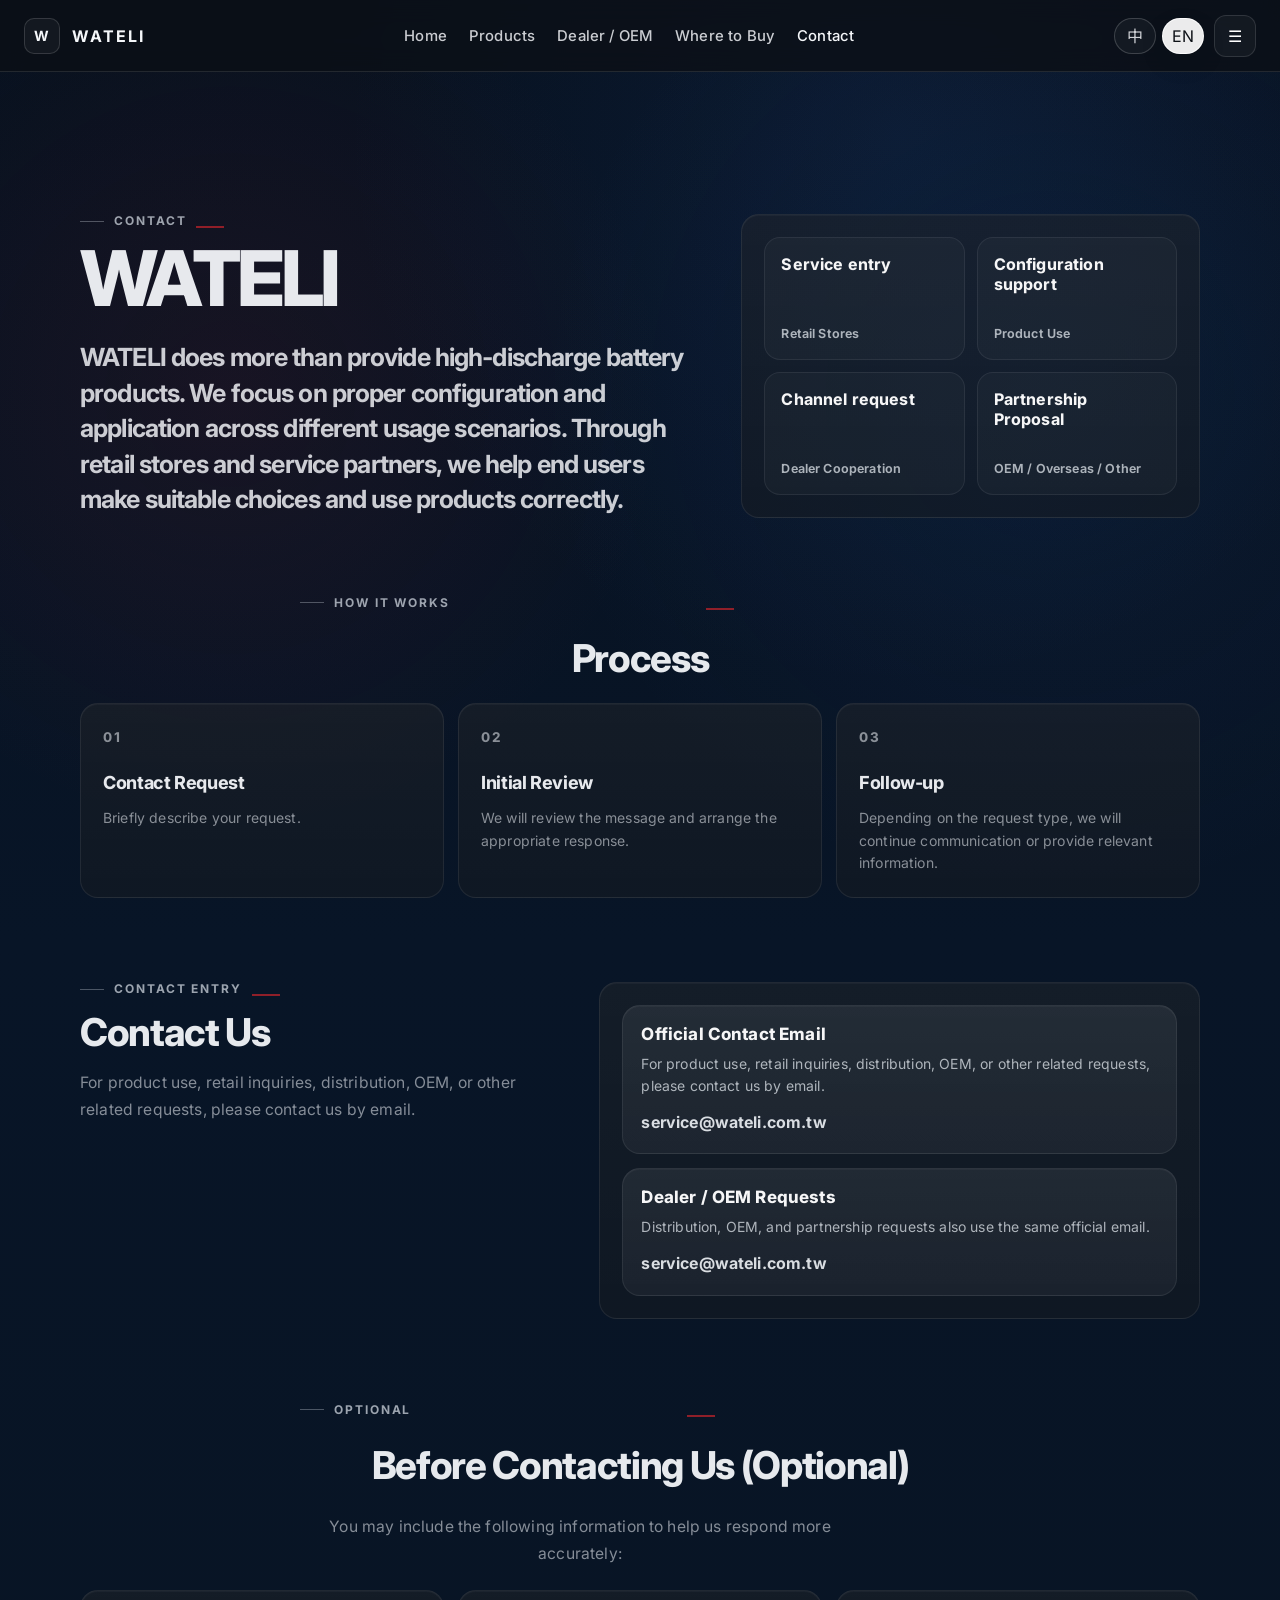
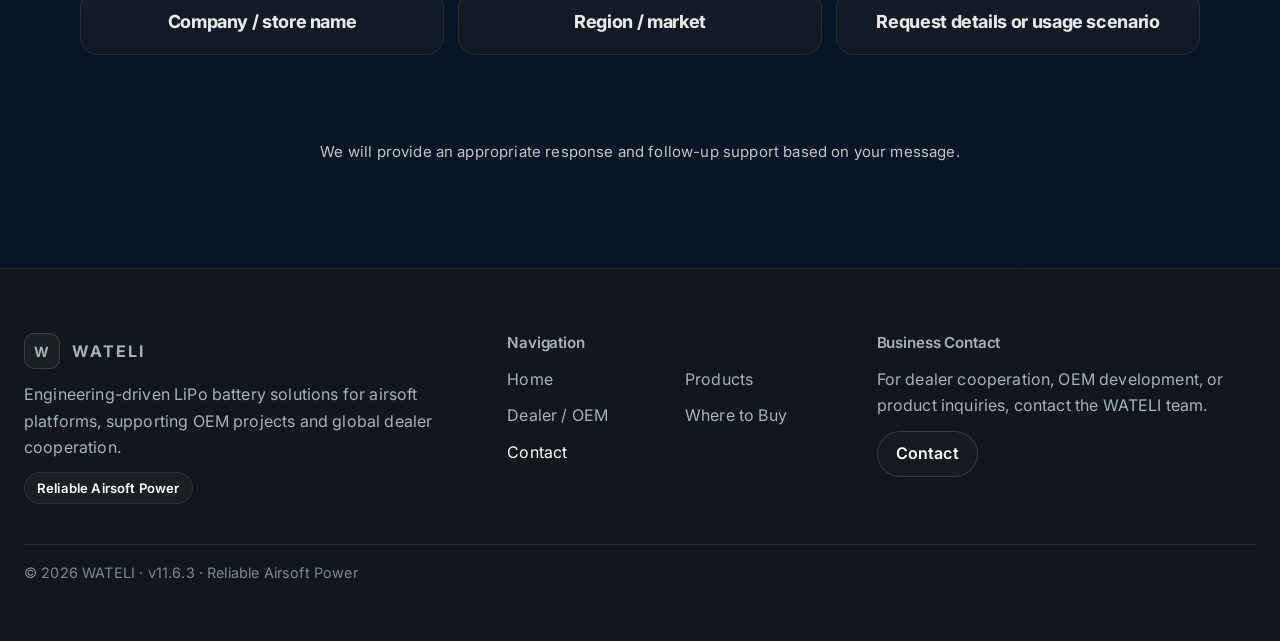
==== commit 02a86a94: "release: publish R24H_LOCK_BASELINE" ====
--- a/contact.html
+++ b/contact.html
@@ -69,19 +69,19 @@
       <div class="container dealer-why__inner">
         <div class="dealer-why__copy">
           <div class="eyebrow" data-i18n="contact_v106_entry_eyebrow">聯絡入口</div>
-          <h2 data-i18n="contact_v106_entry_title">聯絡方式</h2>
-          <p class="page-copy" data-i18n="contact_v106_entry_intro">門市店家、產品使用與合作提案，皆可透過以下方式聯繫 WATELI。</p>
+          <h2 data-i18n="contact_v106_entry_title">聯絡我們</h2>
+          <p class="page-copy" data-i18n="contact_v106_entry_intro">產品使用、門市店家、經銷合作、OEM 或其他相關需求，歡迎透過以下信箱與我們聯繫。</p>
         </div>
         <div class="dealer-why__points panel">
           <div class="dealer-point">
-            <strong data-i18n="contact_v106_entry_general_title">一般聯絡</strong>
-            <span data-i18n="contact_v106_entry_general_text">門市店家、產品使用或相關需求，歡迎與我們聯繫</span>
-            <a class="wateli-contact-page__email" href="mailto:info@wateli.com">info@wateli.com</a>
+            <strong data-i18n="contact_v106_entry_general_title">正式聯絡信箱</strong>
+            <span data-i18n="contact_v106_entry_general_text">產品使用、門市店家、經銷合作、OEM 或其他相關需求，歡迎透過以下信箱與我們聯繫。</span>
+            <a class="wateli-contact-page__email" href="mailto:service@wateli.com.tw">service@wateli.com.tw</a>
           </div>
           <div class="dealer-point">
-            <strong data-i18n="contact_v106_entry_proposal_title">合作提案</strong>
-            <span data-i18n="contact_v106_entry_proposal_text">經銷、OEM 或合作相關提案，可透過此入口提交</span>
-            <a class="wateli-contact-page__email" href="mailto:info@wateli.com">info@wateli.com</a>
+            <strong data-i18n="contact_v106_entry_proposal_title">經銷 / OEM 合作</strong>
+            <span data-i18n="contact_v106_entry_proposal_text">經銷、OEM 或合作相關需求，請使用同一正式信箱聯繫。</span>
+            <a class="wateli-contact-page__email" href="mailto:service@wateli.com.tw">service@wateli.com.tw</a>
           </div>
         </div>
       </div>
